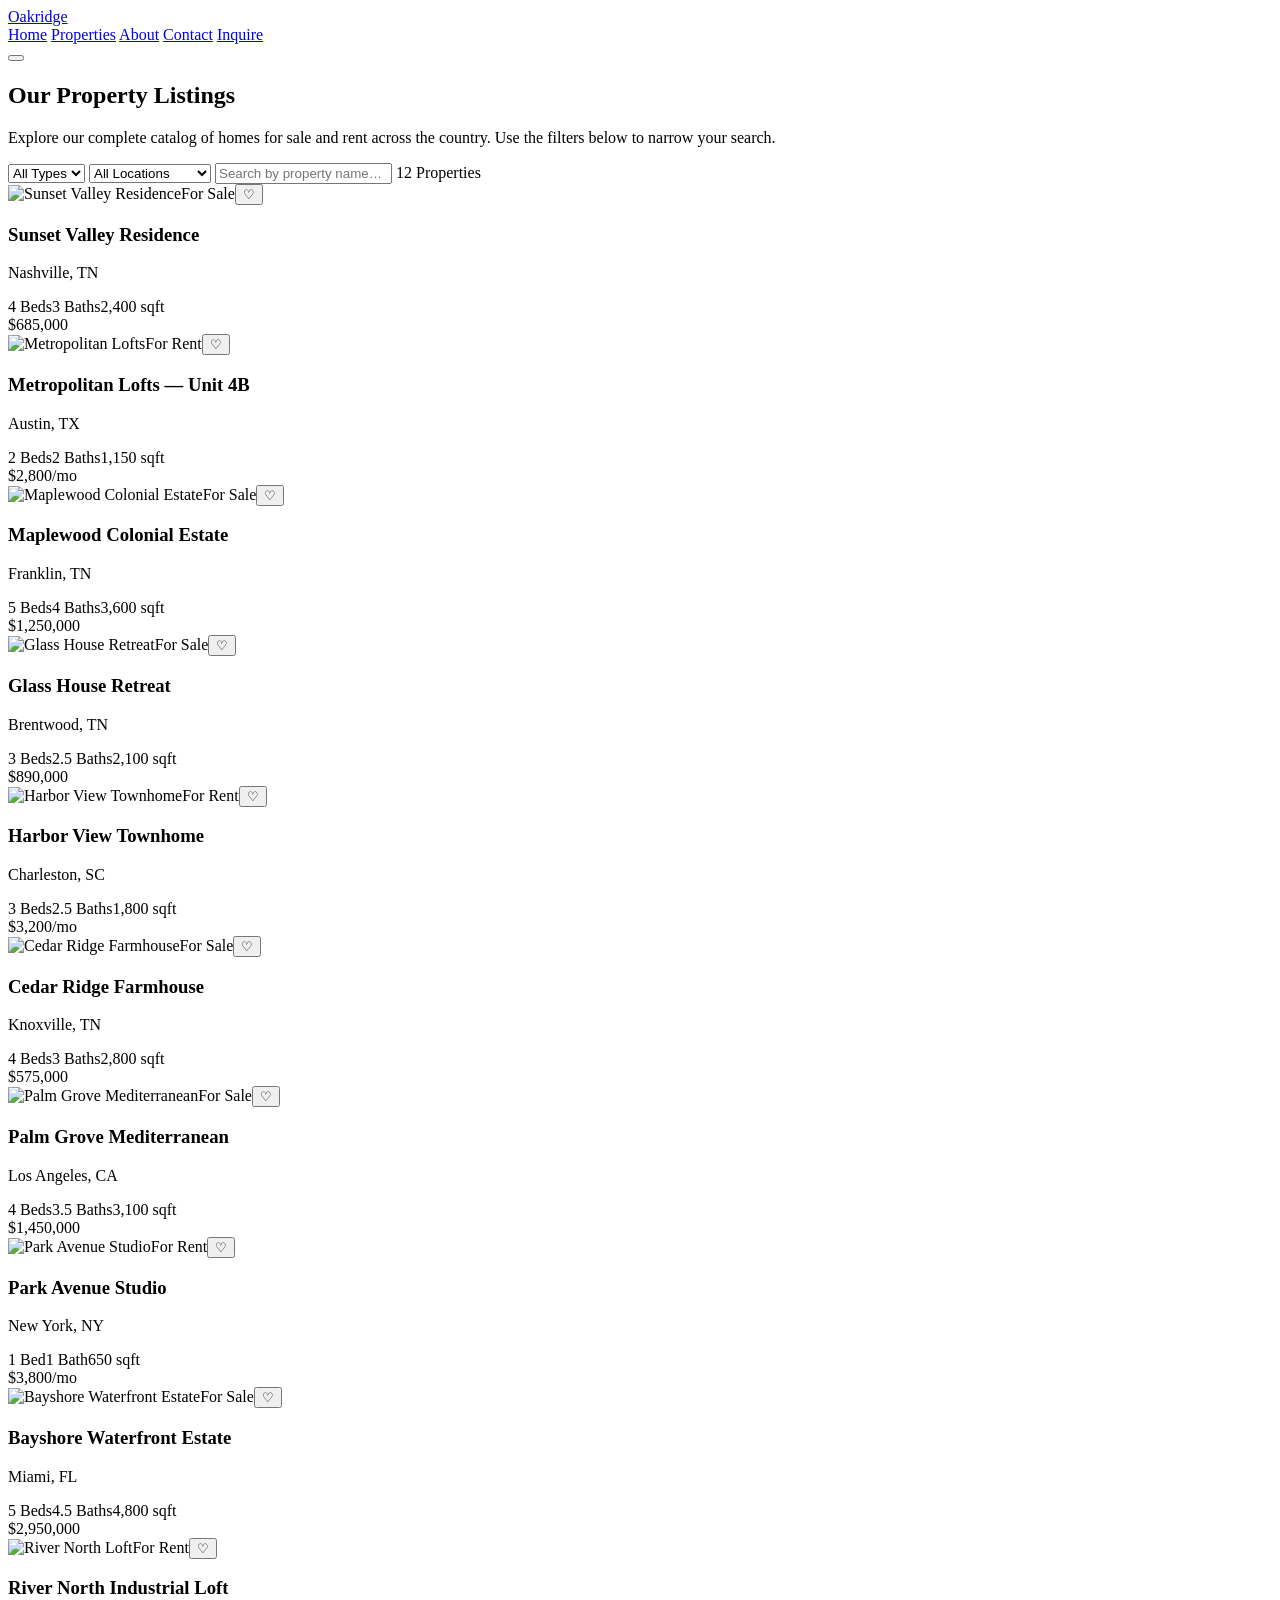
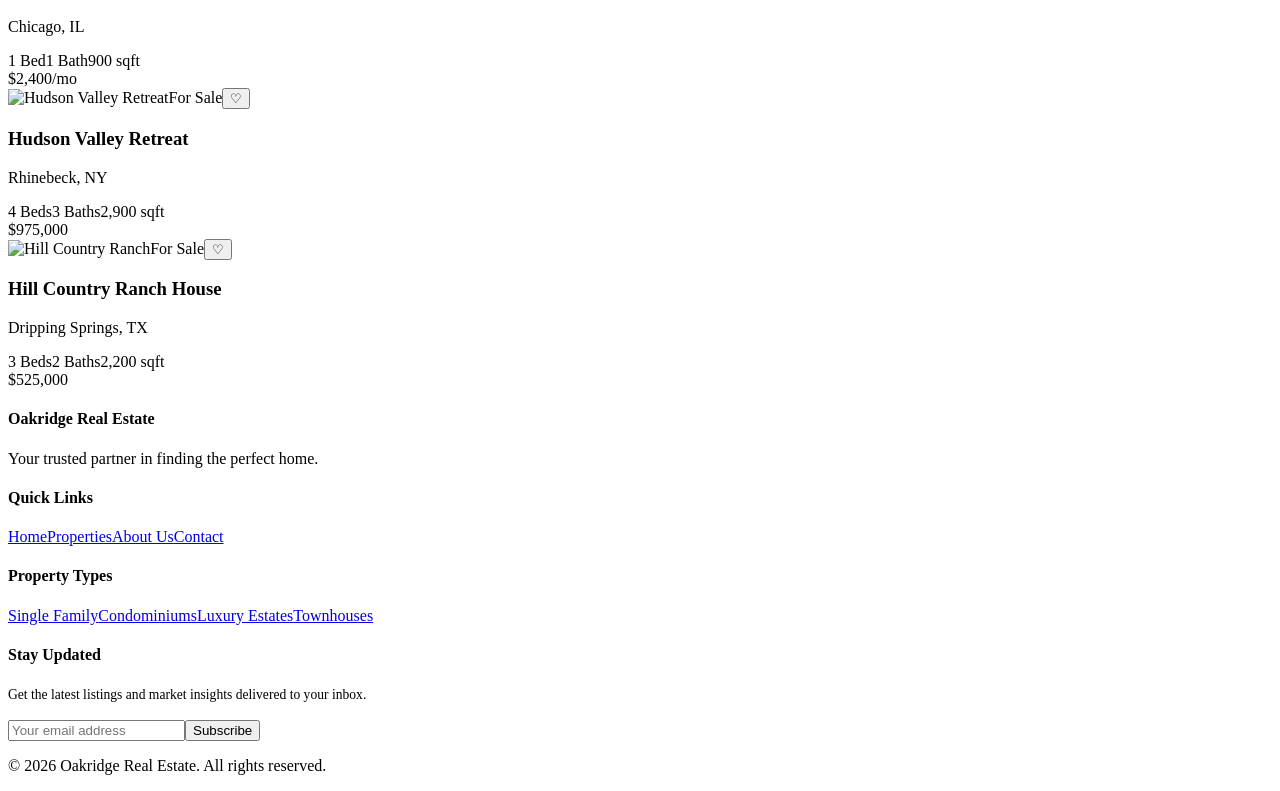
==== properties.html @ d6045a44 "Add contact, index, and properties pages for Oakridge Real Estate website" ====
<!DOCTYPE html>
<html lang="en">

<head>
    <meta charset="UTF-8">
    <meta name="viewport" content="width=device-width, initial-scale=1.0">
    <title>Properties — Oakridge Real Estate</title>
    <meta name="description"
        content="Browse our extensive catalog of homes for sale and rent. Filter by type, location, and price.">
    <link rel="stylesheet" href="css/style.css">
</head>

<body>

    <header class="navbar">
        <div class="container">
            <a href="index.html" class="logo"><span class="logo-mark"></span> Oakridge</a>
            <nav class="nav-links">
                <a href="index.html">Home</a>
                <a href="properties.html" class="active">Properties</a>
                <a href="about.html">About</a>
                <a href="contact.html">Contact</a>
                <a href="contact.html" class="btn btn-accent btn-sm">Inquire</a>
            </nav>
            <button class="hamburger" aria-label="Menu"><span></span><span></span><span></span></button>
        </div>
    </header>
    <div class="mobile-overlay"></div>

    <section class="page-hero">
        <div class="container">
            <h1>Our Property Listings</h1>
            <p>Explore our complete catalog of homes for sale and rent across the country. Use the filters below to
                narrow your search.</p>
        </div>
    </section>

    <section class="properties-page">
        <div class="container">
            <div class="filter-bar">
                <select class="filter-type">
                    <option value="all">All Types</option>
                    <option value="sale">For Sale</option>
                    <option value="rent">For Rent</option>
                </select>
                <select class="filter-location">
                    <option value="all">All Locations</option>
                    <option value="ny">New York, NY</option>
                    <option value="la">Los Angeles, CA</option>
                    <option value="miami">Miami, FL</option>
                    <option value="nashville">Nashville, TN</option>
                    <option value="austin">Austin, TX</option>
                    <option value="chicago">Chicago, IL</option>
                </select>
                <input type="text" class="filter-search" placeholder="Search by property name…">
                <span class="filter-label">12 Properties</span>
            </div>
            <div class="card-grid">
                <div class="property-card" data-type="sale" data-location="nashville">
                    <div class="card-img"><img
                            src="https://images.unsplash.com/photo-1600585154340-be6161a56a0c?w=600&q=80"
                            alt="Sunset Valley Residence"><span class="tag">For Sale</span><button class="fav-btn"><span
                                class="fav-icon">&#9825;</span></button></div>
                    <div class="card-body">
                        <h3>Sunset Valley Residence</h3>
                        <p class="location">Nashville, TN</p>
                        <div class="features"><span>4 Beds</span><span>3 Baths</span><span>2,400 sqft</span></div>
                        <div class="price-row"><span class="price">$685,000</span></div>
                    </div>
                </div>
                <div class="property-card" data-type="rent" data-location="austin">
                    <div class="card-img"><img
                            src="https://images.unsplash.com/photo-1600566753086-00f18f6b0050?w=600&q=80"
                            alt="Metropolitan Lofts"><span class="tag rent">For Rent</span><button class="fav-btn"><span
                                class="fav-icon">&#9825;</span></button></div>
                    <div class="card-body">
                        <h3>Metropolitan Lofts — Unit 4B</h3>
                        <p class="location">Austin, TX</p>
                        <div class="features"><span>2 Beds</span><span>2 Baths</span><span>1,150 sqft</span></div>
                        <div class="price-row"><span class="price">$2,800/mo</span></div>
                    </div>
                </div>
                <div class="property-card" data-type="sale" data-location="nashville">
                    <div class="card-img"><img
                            src="https://images.unsplash.com/photo-1600585154526-990dced4db0d?w=600&q=80"
                            alt="Maplewood Colonial Estate"><span class="tag">For Sale</span><button
                            class="fav-btn"><span class="fav-icon">&#9825;</span></button></div>
                    <div class="card-body">
                        <h3>Maplewood Colonial Estate</h3>
                        <p class="location">Franklin, TN</p>
                        <div class="features"><span>5 Beds</span><span>4 Baths</span><span>3,600 sqft</span></div>
                        <div class="price-row"><span class="price">$1,250,000</span></div>
                    </div>
                </div>
                <div class="property-card" data-type="sale" data-location="nashville">
                    <div class="card-img"><img
                            src="https://images.unsplash.com/photo-1600573472550-8090b5e0745e?w=600&q=80"
                            alt="Glass House Retreat"><span class="tag">For Sale</span><button class="fav-btn"><span
                                class="fav-icon">&#9825;</span></button></div>
                    <div class="card-body">
                        <h3>Glass House Retreat</h3>
                        <p class="location">Brentwood, TN</p>
                        <div class="features"><span>3 Beds</span><span>2.5 Baths</span><span>2,100 sqft</span></div>
                        <div class="price-row"><span class="price">$890,000</span></div>
                    </div>
                </div>
                <div class="property-card" data-type="rent" data-location="chicago">
                    <div class="card-img"><img
                            src="https://images.unsplash.com/photo-1600047509807-ba8f99d2cdde?w=600&q=80"
                            alt="Harbor View Townhome"><span class="tag rent">For Rent</span><button
                            class="fav-btn"><span class="fav-icon">&#9825;</span></button></div>
                    <div class="card-body">
                        <h3>Harbor View Townhome</h3>
                        <p class="location">Charleston, SC</p>
                        <div class="features"><span>3 Beds</span><span>2.5 Baths</span><span>1,800 sqft</span></div>
                        <div class="price-row"><span class="price">$3,200/mo</span></div>
                    </div>
                </div>
                <div class="property-card" data-type="sale" data-location="nashville">
                    <div class="card-img"><img
                            src="https://images.unsplash.com/photo-1600566753190-17f0baa2a6c3?w=600&q=80"
                            alt="Cedar Ridge Farmhouse"><span class="tag">For Sale</span><button class="fav-btn"><span
                                class="fav-icon">&#9825;</span></button></div>
                    <div class="card-body">
                        <h3>Cedar Ridge Farmhouse</h3>
                        <p class="location">Knoxville, TN</p>
                        <div class="features"><span>4 Beds</span><span>3 Baths</span><span>2,800 sqft</span></div>
                        <div class="price-row"><span class="price">$575,000</span></div>
                    </div>
                </div>
                <div class="property-card" data-type="sale" data-location="la">
                    <div class="card-img"><img
                            src="https://images.unsplash.com/photo-1512917774080-9991f1c4c750?w=600&q=80"
                            alt="Palm Grove Mediterranean"><span class="tag">For Sale</span><button
                            class="fav-btn"><span class="fav-icon">&#9825;</span></button></div>
                    <div class="card-body">
                        <h3>Palm Grove Mediterranean</h3>
                        <p class="location">Los Angeles, CA</p>
                        <div class="features"><span>4 Beds</span><span>3.5 Baths</span><span>3,100 sqft</span></div>
                        <div class="price-row"><span class="price">$1,450,000</span></div>
                    </div>
                </div>
                <div class="property-card" data-type="rent" data-location="ny">
                    <div class="card-img"><img
                            src="https://images.unsplash.com/photo-1522708323590-d24dbb6b0267?w=600&q=80"
                            alt="Park Avenue Studio"><span class="tag rent">For Rent</span><button class="fav-btn"><span
                                class="fav-icon">&#9825;</span></button></div>
                    <div class="card-body">
                        <h3>Park Avenue Studio</h3>
                        <p class="location">New York, NY</p>
                        <div class="features"><span>1 Bed</span><span>1 Bath</span><span>650 sqft</span></div>
                        <div class="price-row"><span class="price">$3,800/mo</span></div>
                    </div>
                </div>
                <div class="property-card" data-type="sale" data-location="miami">
                    <div class="card-img"><img
                            src="https://images.unsplash.com/photo-1600596542815-ffad4c1539a9?w=600&q=80"
                            alt="Bayshore Waterfront Estate"><span class="tag">For Sale</span><button
                            class="fav-btn"><span class="fav-icon">&#9825;</span></button></div>
                    <div class="card-body">
                        <h3>Bayshore Waterfront Estate</h3>
                        <p class="location">Miami, FL</p>
                        <div class="features"><span>5 Beds</span><span>4.5 Baths</span><span>4,800 sqft</span></div>
                        <div class="price-row"><span class="price">$2,950,000</span></div>
                    </div>
                </div>
                <div class="property-card" data-type="rent" data-location="chicago">
                    <div class="card-img"><img
                            src="https://images.unsplash.com/photo-1560448204-e02f11c3d0e2?w=600&q=80"
                            alt="River North Loft"><span class="tag rent">For Rent</span><button class="fav-btn"><span
                                class="fav-icon">&#9825;</span></button></div>
                    <div class="card-body">
                        <h3>River North Industrial Loft</h3>
                        <p class="location">Chicago, IL</p>
                        <div class="features"><span>1 Bed</span><span>1 Bath</span><span>900 sqft</span></div>
                        <div class="price-row"><span class="price">$2,400/mo</span></div>
                    </div>
                </div>
                <div class="property-card" data-type="sale" data-location="ny">
                    <div class="card-img"><img
                            src="https://images.unsplash.com/photo-1600585154084-4e5fe7c39198?w=600&q=80"
                            alt="Hudson Valley Retreat"><span class="tag">For Sale</span><button class="fav-btn"><span
                                class="fav-icon">&#9825;</span></button></div>
                    <div class="card-body">
                        <h3>Hudson Valley Retreat</h3>
                        <p class="location">Rhinebeck, NY</p>
                        <div class="features"><span>4 Beds</span><span>3 Baths</span><span>2,900 sqft</span></div>
                        <div class="price-row"><span class="price">$975,000</span></div>
                    </div>
                </div>
                <div class="property-card" data-type="sale" data-location="austin">
                    <div class="card-img"><img
                            src="https://images.unsplash.com/photo-1605276374104-dee2a0ed3cd6?w=600&q=80"
                            alt="Hill Country Ranch"><span class="tag">For Sale</span><button class="fav-btn"><span
                                class="fav-icon">&#9825;</span></button></div>
                    <div class="card-body">
                        <h3>Hill Country Ranch House</h3>
                        <p class="location">Dripping Springs, TX</p>
                        <div class="features"><span>3 Beds</span><span>2 Baths</span><span>2,200 sqft</span></div>
                        <div class="price-row"><span class="price">$525,000</span></div>
                    </div>
                </div>
            </div>
        </div>
    </section>

    <footer class="footer">
        <div class="container">
            <div class="footer-grid">
                <div class="footer-about">
                    <h4>Oakridge Real Estate</h4>
                    <p>Your trusted partner in finding the perfect home.</p>
                </div>
                <div class="footer-links">
                    <h4>Quick Links</h4><a href="index.html">Home</a><a href="properties.html">Properties</a><a
                        href="about.html">About Us</a><a href="contact.html">Contact</a>
                </div>
                <div class="footer-links">
                    <h4>Property Types</h4><a href="properties.html">Single Family</a><a
                        href="properties.html">Condominiums</a><a href="properties.html">Luxury Estates</a><a
                        href="properties.html">Townhouses</a>
                </div>
                <div class="footer-newsletter">
                    <h4>Stay Updated</h4>
                    <p style="font-size:0.85rem;margin-bottom:14px;line-height:1.5;">Get the latest listings and market
                        insights delivered to your inbox.</p>
                    <form class="newsletter-form"><input type="email" placeholder="Your email address" required><button
                            type="submit" class="btn">Subscribe</button></form>
                </div>
            </div>
            <div class="footer-bottom">
                <p>&copy; <span id="current-year">2026</span> Oakridge Real Estate. All rights reserved.</p>
            </div>
        </div>
    </footer>

    <script src="js/main.js"></script>
</body>

</html>
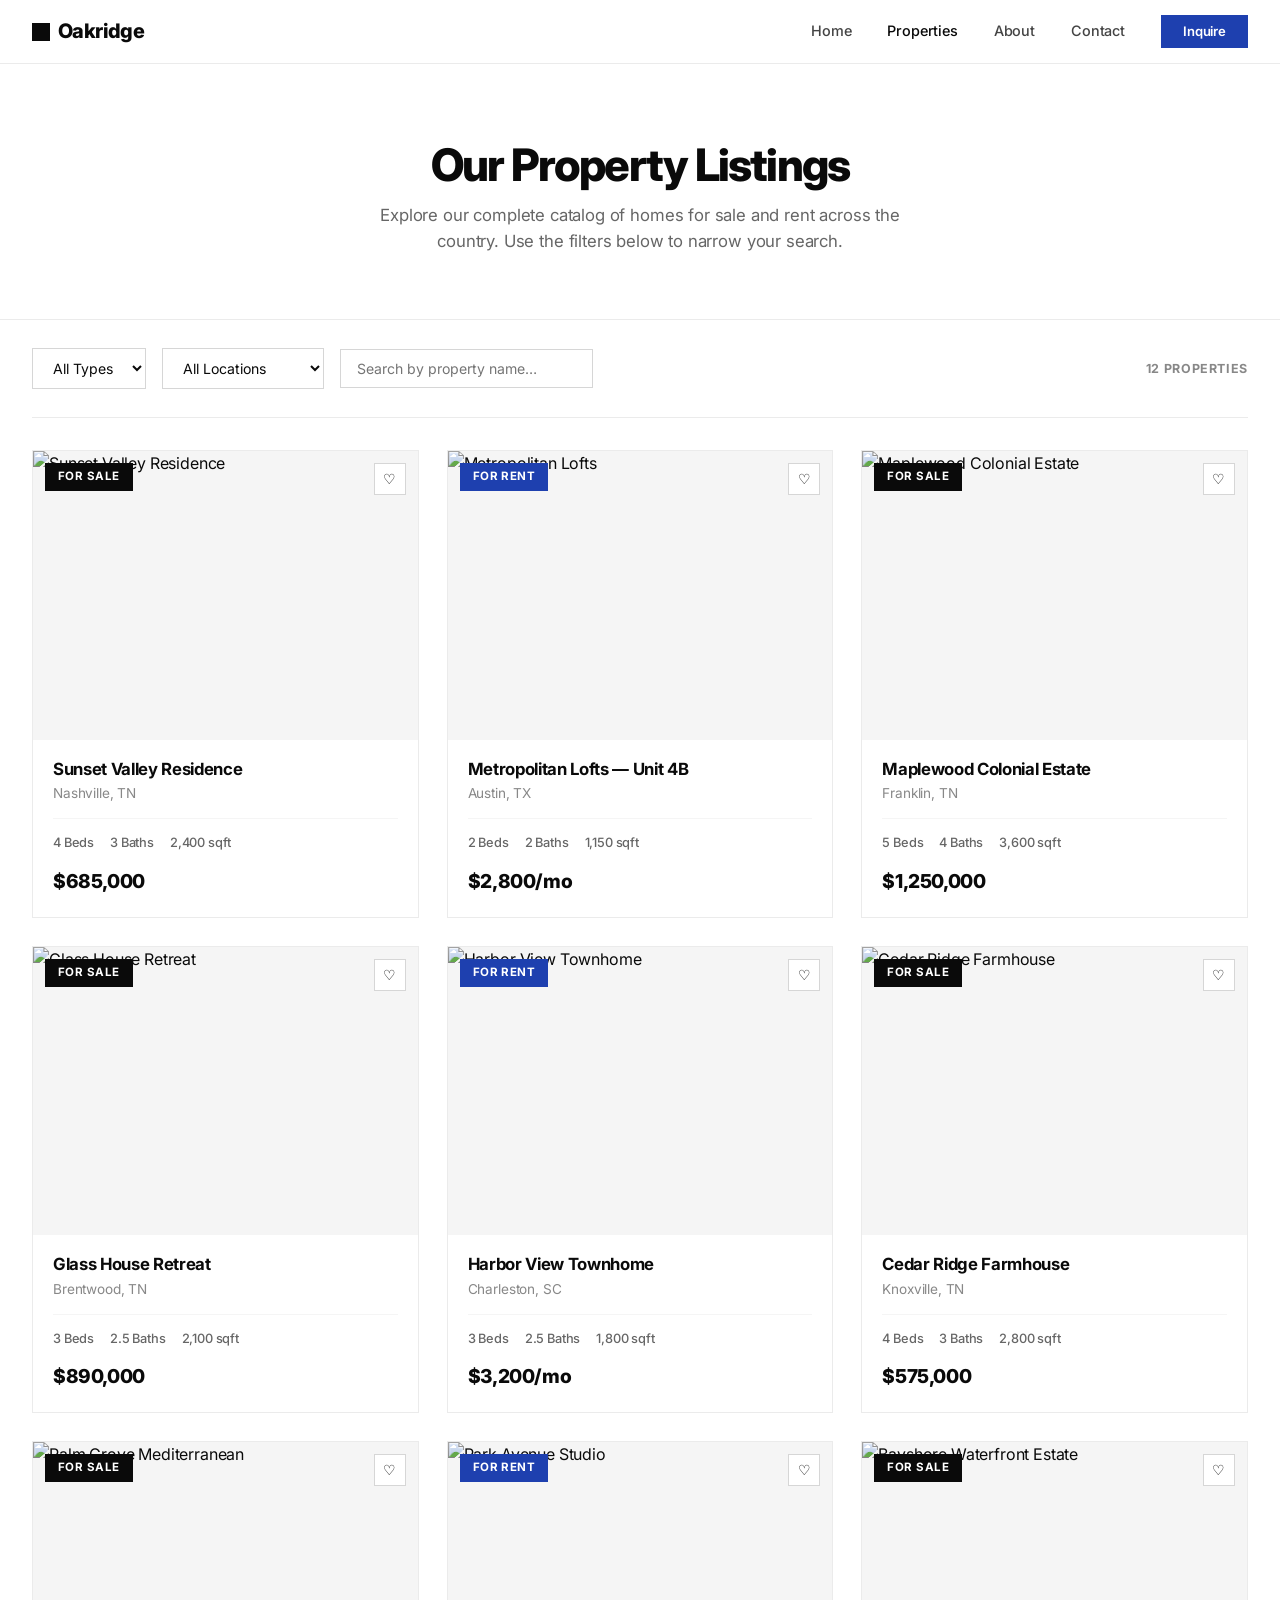
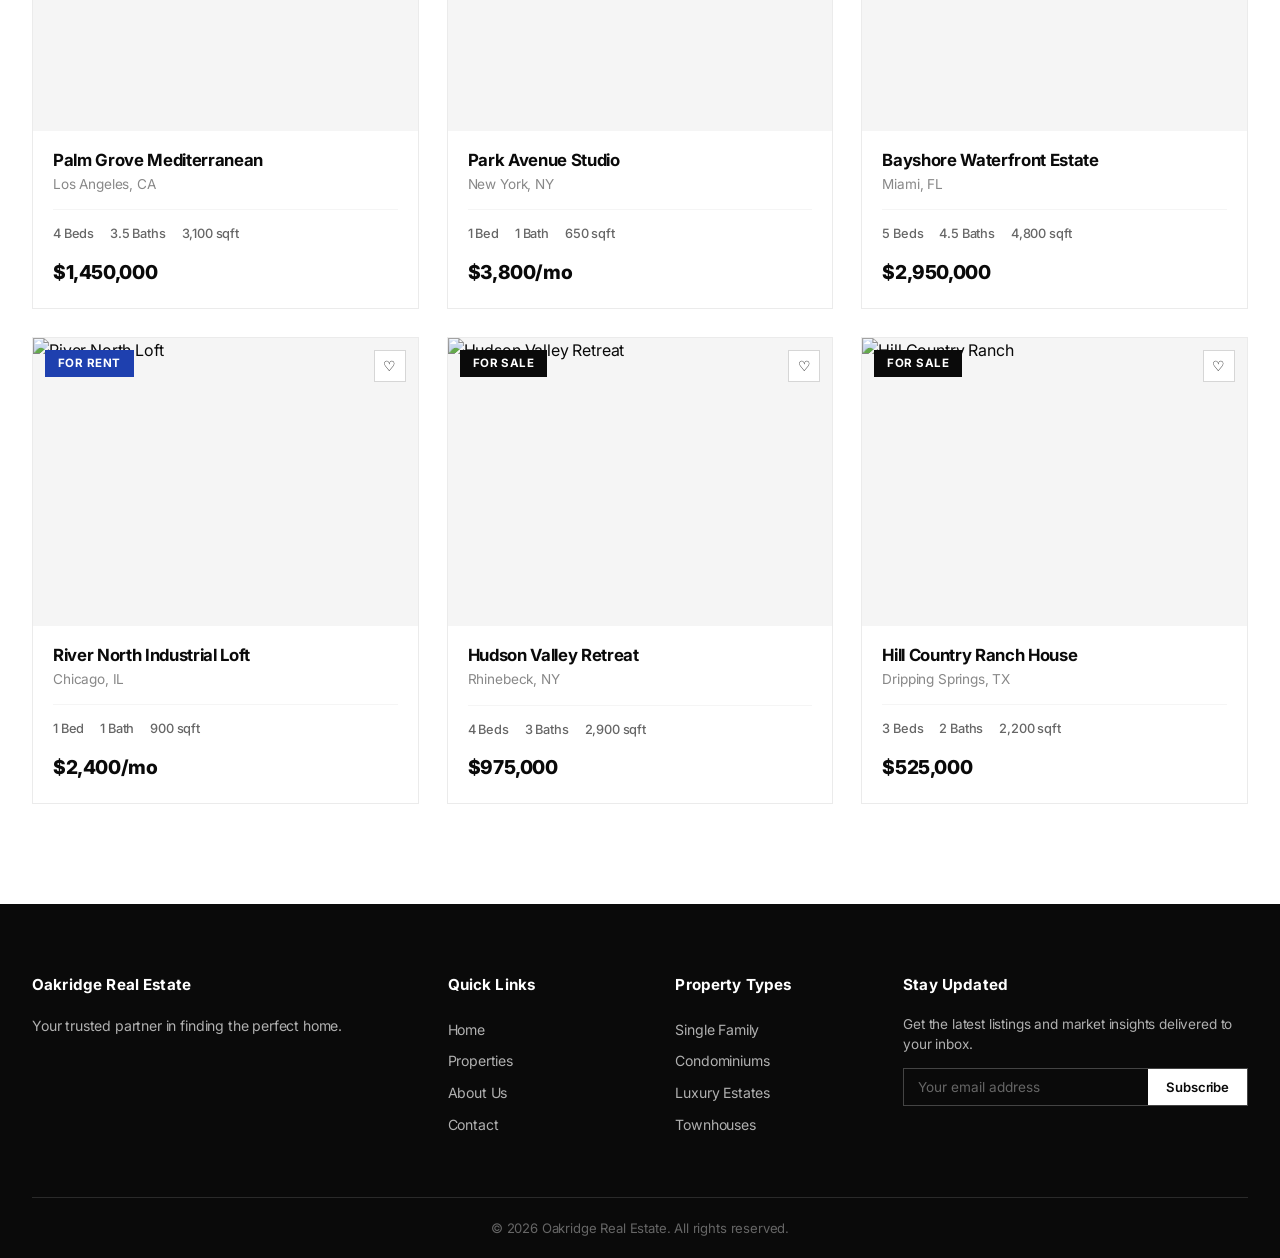
==== commit 7353f9da: "Add README.md for project overview and local setup instructions; update property image in index and " ====
--- a/properties.html
+++ b/properties.html
@@ -70,7 +70,7 @@
                 </div>
                 <div class="property-card" data-type="rent" data-location="austin">
                     <div class="card-img"><img
-                            src="https://images.unsplash.com/photo-1600566753086-00f18f6b0050?w=600&q=80"
+                            src="https://images.unsplash.com/photo-1545324418-cc1a3fa10c00?w=600&q=80"
                             alt="Metropolitan Lofts"><span class="tag rent">For Rent</span><button class="fav-btn"><span
                                 class="fav-icon">&#9825;</span></button></div>
                     <div class="card-body">
--- a/css/style.css
+++ b/css/style.css
@@ -0,0 +1,1363 @@
+/* ============================================
+   OAKRIDGE REAL ESTATE — Monochrome Design System
+   Palette: Black / White / Greys
+   Accent:  #1e40af (CTAs & alerts only)
+   Font:    Inter, system sans-serif
+   ============================================ */
+
+@import url('https://fonts.googleapis.com/css2?family=Inter:wght@400;500;600;700;800&display=swap');
+
+:root {
+    --black: #0a0a0a;
+    --white: #ffffff;
+    --grey-50: #fafafa;
+    --grey-100: #f5f5f5;
+    --grey-200: #ebebeb;
+    --grey-300: #d6d6d6;
+    --grey-400: #b0b0b0;
+    --grey-500: #888888;
+    --grey-600: #666666;
+    --grey-700: #444444;
+    --grey-800: #2a2a2a;
+    --accent: #1e40af;
+    --accent-light: #dbeafe;
+    --font: 'Inter', 'Helvetica Neue', Helvetica, Arial, sans-serif;
+    --max-w: 1280px;
+    --radius: 0px;
+    --gap: 28px;
+}
+
+*,
+*::before,
+*::after {
+    box-sizing: border-box;
+    margin: 0;
+    padding: 0;
+}
+
+html {
+    scroll-behavior: smooth;
+    font-size: 16px;
+    -webkit-font-smoothing: antialiased;
+}
+
+body {
+    font-family: var(--font);
+    color: var(--black);
+    background: var(--white);
+    line-height: 1.55;
+    letter-spacing: -0.01em;
+}
+
+img {
+    max-width: 100%;
+    height: auto;
+    display: block;
+}
+
+a {
+    text-decoration: none;
+    color: inherit;
+}
+
+ul {
+    list-style: none;
+}
+
+.container {
+    max-width: var(--max-w);
+    margin: 0 auto;
+    padding: 0 32px;
+}
+
+/* ----- Typography ----- */
+h1,
+h2,
+h3,
+h4,
+h5 {
+    font-family: var(--font);
+    font-weight: 700;
+    letter-spacing: -0.02em;
+    line-height: 1.15;
+    color: var(--black);
+}
+
+.section-title {
+    font-size: clamp(1.6rem, 3.2vw, 2.2rem);
+    margin-bottom: 8px;
+}
+
+.section-subtitle {
+    font-size: 1rem;
+    color: var(--grey-600);
+    max-width: 520px;
+    line-height: 1.6;
+}
+
+.section-header {
+    margin-bottom: 48px;
+}
+
+.section-header.center {
+    text-align: center;
+}
+
+.section-header.center .section-subtitle {
+    margin: 0 auto;
+}
+
+/* ----- Buttons — flat / outlined, invert on hover ----- */
+.btn {
+    display: inline-flex;
+    align-items: center;
+    justify-content: center;
+    gap: 8px;
+    padding: 12px 28px;
+    font-family: var(--font);
+    font-size: 0.9rem;
+    font-weight: 600;
+    letter-spacing: -0.01em;
+    cursor: pointer;
+    border: 2px solid transparent;
+    transition: all 0.2s ease;
+    line-height: 1;
+}
+
+.btn-primary {
+    background: var(--black);
+    color: var(--white);
+    border-color: var(--black);
+}
+
+.btn-primary:hover {
+    background: var(--white);
+    color: var(--black);
+}
+
+.btn-accent {
+    background: var(--accent);
+    color: var(--white);
+    border-color: var(--accent);
+}
+
+.btn-accent:hover {
+    background: var(--white);
+    color: var(--accent);
+}
+
+.btn-outline {
+    background: transparent;
+    color: var(--black);
+    border-color: var(--black);
+}
+
+.btn-outline:hover {
+    background: var(--black);
+    color: var(--white);
+}
+
+.btn-outline-light {
+    background: transparent;
+    color: var(--white);
+    border-color: var(--white);
+}
+
+.btn-outline-light:hover {
+    background: var(--white);
+    color: var(--black);
+}
+
+.btn-sm {
+    padding: 8px 20px;
+    font-size: 0.82rem;
+}
+
+.btn-lg {
+    padding: 16px 36px;
+    font-size: 1rem;
+}
+
+/* ============================================
+   NAV — white bar, black text, thin grey border
+   ============================================ */
+.navbar {
+    position: fixed;
+    top: 0;
+    left: 0;
+    width: 100%;
+    z-index: 1000;
+    background: var(--white);
+    border-bottom: 1px solid var(--grey-200);
+    height: 64px;
+}
+
+.navbar .container {
+    display: flex;
+    align-items: center;
+    justify-content: space-between;
+    height: 100%;
+}
+
+.logo {
+    font-weight: 800;
+    font-size: 1.25rem;
+    letter-spacing: -0.03em;
+    color: var(--black);
+    display: flex;
+    align-items: center;
+    gap: 8px;
+}
+
+.logo-mark {
+    width: 18px;
+    height: 18px;
+    background: var(--black);
+}
+
+.nav-links {
+    display: flex;
+    align-items: center;
+    gap: 36px;
+}
+
+.nav-links a:not(.btn) {
+    font-size: 0.9rem;
+    font-weight: 500;
+    color: var(--grey-700);
+    transition: color 0.15s;
+}
+
+.nav-links a:not(.btn):hover,
+.nav-links a.active:not(.btn) {
+    color: var(--black);
+}
+
+.hamburger {
+    display: none;
+    flex-direction: column;
+    gap: 5px;
+    background: none;
+    border: none;
+    cursor: pointer;
+    padding: 4px;
+}
+
+.hamburger span {
+    width: 22px;
+    height: 2px;
+    background: var(--black);
+    transition: all 0.2s;
+}
+
+.mobile-overlay {
+    display: none;
+    position: fixed;
+    inset: 0;
+    z-index: 999;
+    background: rgba(0, 0, 0, 0.3);
+}
+
+/* ============================================
+   HERO
+   ============================================ */
+.hero {
+    padding: 120px 0 80px;
+    background: var(--white);
+}
+
+.hero .container {
+    display: grid;
+    grid-template-columns: 1fr 1fr;
+    gap: 56px;
+    align-items: center;
+}
+
+.hero-content h1 {
+    font-size: clamp(2.2rem, 4.5vw, 3.4rem);
+    font-weight: 800;
+    line-height: 1.08;
+    letter-spacing: -0.04em;
+    margin-bottom: 16px;
+}
+
+.hero-content p {
+    font-size: 1.05rem;
+    color: var(--grey-600);
+    max-width: 460px;
+    margin-bottom: 28px;
+    line-height: 1.6;
+}
+
+.hero-search {
+    display: flex;
+    border: 2px solid var(--black);
+    max-width: 480px;
+}
+
+.hero-search input {
+    flex: 1;
+    border: none;
+    outline: none;
+    padding: 14px 18px;
+    font-family: var(--font);
+    font-size: 0.95rem;
+    color: var(--black);
+    background: transparent;
+}
+
+.hero-search input::placeholder {
+    color: var(--grey-400);
+}
+
+.hero-search .btn {
+    border: none;
+    padding: 14px 28px;
+    font-size: 0.95rem;
+}
+
+.hero-image img {
+    width: 100%;
+    height: 460px;
+    object-fit: cover;
+    border: 1px solid var(--grey-200);
+}
+
+.hero-stats {
+    display: flex;
+    gap: 48px;
+    margin-top: 36px;
+    padding-top: 28px;
+    border-top: 1px solid var(--grey-200);
+}
+
+.hero-stats .stat h3 {
+    font-size: 1.8rem;
+    font-weight: 800;
+    letter-spacing: -0.03em;
+    color: var(--accent);
+}
+
+.hero-stats .stat p {
+    font-size: 0.85rem;
+    color: var(--grey-500);
+    margin: 0;
+}
+
+/* ============================================
+   LOCATIONS
+   ============================================ */
+.locations {
+    padding: 100px 0;
+    background: var(--grey-50);
+    border-top: 1px solid var(--grey-200);
+}
+
+.locations-grid {
+    display: grid;
+    grid-template-columns: repeat(3, 1fr);
+    gap: var(--gap);
+}
+
+.location-card {
+    position: relative;
+    overflow: hidden;
+    cursor: pointer;
+    border: 1px solid var(--grey-200);
+    aspect-ratio: 4 / 3;
+    background: var(--grey-200);
+}
+
+.location-card img {
+    width: 100%;
+    height: 100%;
+    object-fit: cover;
+    filter: grayscale(30%);
+    transition: transform 0.5s, filter 0.4s;
+}
+
+.location-card:hover img {
+    transform: scale(1.04);
+    filter: grayscale(0%);
+}
+
+.location-card .card-label {
+    position: absolute;
+    bottom: 0;
+    left: 0;
+    right: 0;
+    padding: 20px 24px;
+    background: linear-gradient(transparent, rgba(0, 0, 0, 0.7));
+    color: var(--white);
+}
+
+.location-card .card-label h3 {
+    font-size: 1.2rem;
+    font-weight: 700;
+    color: var(--white);
+    margin-bottom: 2px;
+}
+
+.location-card .card-label p {
+    font-size: 0.82rem;
+    opacity: 0.85;
+}
+
+/* ============================================
+   PROPERTY CARDS
+   ============================================ */
+.listings {
+    padding: 100px 0;
+    background: var(--white);
+}
+
+.card-grid {
+    display: grid;
+    grid-template-columns: repeat(3, 1fr);
+    gap: var(--gap);
+}
+
+.property-card {
+    border: 1px solid var(--grey-200);
+    background: var(--white);
+    cursor: pointer;
+    transition: border-color 0.2s;
+}
+
+.property-card:hover {
+    border-color: var(--black);
+}
+
+.property-card .card-img {
+    position: relative;
+    aspect-ratio: 4 / 3;
+    overflow: hidden;
+    background: var(--grey-100);
+}
+
+.property-card .card-img img {
+    width: 100%;
+    height: 100%;
+    object-fit: cover;
+    filter: grayscale(20%);
+    transition: transform 0.5s, filter 0.4s;
+}
+
+.property-card:hover .card-img img {
+    transform: scale(1.03);
+    filter: grayscale(0%);
+}
+
+.property-card .tag {
+    position: absolute;
+    top: 12px;
+    left: 12px;
+    padding: 4px 12px;
+    font-size: 0.72rem;
+    font-weight: 700;
+    letter-spacing: 0.04em;
+    text-transform: uppercase;
+    border: 1px solid var(--black);
+    background: var(--black);
+    color: var(--white);
+}
+
+.property-card .tag.rent {
+    background: var(--accent);
+    border-color: var(--accent);
+}
+
+.property-card .fav-btn {
+    position: absolute;
+    top: 12px;
+    right: 12px;
+    width: 32px;
+    height: 32px;
+    background: var(--white);
+    border: 1px solid var(--grey-300);
+    cursor: pointer;
+    font-size: 0.85rem;
+    display: flex;
+    align-items: center;
+    justify-content: center;
+    transition: all 0.15s;
+}
+
+.property-card .fav-btn:hover {
+    border-color: var(--black);
+}
+
+.property-card .fav-btn.liked {
+    border-color: var(--accent);
+    background: var(--accent-light);
+}
+
+.property-card .card-body {
+    padding: 20px;
+}
+
+.property-card .card-body h3 {
+    font-size: 1.05rem;
+    font-weight: 700;
+    margin-bottom: 4px;
+}
+
+.property-card .location {
+    font-size: 0.85rem;
+    color: var(--grey-500);
+    margin-bottom: 14px;
+}
+
+.property-card .features {
+    display: flex;
+    gap: 16px;
+    padding-top: 14px;
+    border-top: 1px solid var(--grey-100);
+    font-size: 0.8rem;
+    color: var(--grey-600);
+    font-weight: 500;
+}
+
+.property-card .price-row {
+    display: flex;
+    justify-content: space-between;
+    align-items: center;
+    margin-top: 14px;
+}
+
+.property-card .price {
+    font-size: 1.2rem;
+    font-weight: 800;
+    letter-spacing: -0.02em;
+}
+
+/* ============================================
+   BANNER — solid black
+   ============================================ */
+.banner {
+    background: var(--black);
+    padding: 80px 0;
+    text-align: center;
+    color: var(--white);
+}
+
+.banner h2 {
+    font-size: clamp(1.8rem, 3.5vw, 2.6rem);
+    font-weight: 800;
+    color: var(--white);
+    margin-bottom: 12px;
+    letter-spacing: -0.03em;
+}
+
+.banner p {
+    font-size: 1.05rem;
+    color: var(--grey-400);
+    max-width: 560px;
+    margin: 0 auto 24px;
+    line-height: 1.6;
+}
+
+/* ============================================
+   CATEGORIES
+   ============================================ */
+.categories {
+    padding: 100px 0;
+    background: var(--white);
+    border-top: 1px solid var(--grey-200);
+}
+
+.categories-grid {
+    display: grid;
+    grid-template-columns: repeat(4, 1fr);
+    gap: 1px;
+    background: var(--grey-200);
+    border: 1px solid var(--grey-200);
+}
+
+.category-card {
+    background: var(--white);
+    padding: 40px 28px;
+    cursor: pointer;
+    transition: background 0.2s;
+}
+
+.category-card:hover {
+    background: var(--grey-50);
+}
+
+.category-card .cat-label {
+    font-size: 0.72rem;
+    font-weight: 700;
+    letter-spacing: 0.06em;
+    text-transform: uppercase;
+    color: var(--grey-500);
+    margin-bottom: 12px;
+}
+
+.category-card h3 {
+    font-size: 1.1rem;
+    font-weight: 700;
+    margin-bottom: 6px;
+}
+
+.category-card p {
+    font-size: 0.85rem;
+    color: var(--grey-500);
+    line-height: 1.5;
+}
+
+/* ============================================
+   FEATURED
+   ============================================ */
+.featured {
+    padding: 100px 0;
+    background: var(--grey-50);
+    border-top: 1px solid var(--grey-200);
+}
+
+.featured-grid {
+    display: grid;
+    grid-template-columns: 1fr 1fr;
+    gap: var(--gap);
+}
+
+.featured-card {
+    display: flex;
+    border: 1px solid var(--grey-200);
+    background: var(--white);
+    cursor: pointer;
+    transition: border-color 0.2s;
+}
+
+.featured-card:hover {
+    border-color: var(--black);
+}
+
+.featured-card img {
+    width: 260px;
+    min-height: 100%;
+    object-fit: cover;
+    filter: grayscale(20%);
+    transition: filter 0.4s;
+}
+
+.featured-card:hover img {
+    filter: grayscale(0%);
+}
+
+.featured-card .fc-body {
+    padding: 28px;
+    flex: 1;
+    display: flex;
+    flex-direction: column;
+    justify-content: center;
+}
+
+.featured-card .fc-body h3 {
+    font-size: 1.2rem;
+    font-weight: 700;
+    margin-bottom: 4px;
+}
+
+.featured-card .fc-body .fc-location {
+    font-size: 0.85rem;
+    color: var(--grey-500);
+    margin-bottom: 14px;
+}
+
+.featured-card .fc-features {
+    display: flex;
+    gap: 16px;
+    font-size: 0.8rem;
+    color: var(--grey-600);
+    font-weight: 500;
+    margin-bottom: 16px;
+}
+
+.featured-card .fc-price {
+    font-size: 1.5rem;
+    font-weight: 800;
+    letter-spacing: -0.02em;
+}
+
+/* ============================================
+   GALLERY
+   ============================================ */
+.gallery-section {
+    padding: 100px 0;
+    background: var(--white);
+    border-top: 1px solid var(--grey-200);
+}
+
+.gallery-grid {
+    display: grid;
+    grid-template-columns: 1fr 1fr 1fr;
+    grid-template-rows: 220px 220px;
+    gap: 1px;
+    background: var(--grey-200);
+    border: 1px solid var(--grey-200);
+}
+
+.gallery-grid .g-item {
+    overflow: hidden;
+    background: var(--grey-100);
+}
+
+.gallery-grid .g-item img {
+    width: 100%;
+    height: 100%;
+    object-fit: cover;
+    filter: grayscale(40%);
+    transition: transform 0.5s, filter 0.4s;
+}
+
+.gallery-grid .g-item:hover img {
+    transform: scale(1.04);
+    filter: grayscale(0%);
+}
+
+.gallery-grid .g-item:nth-child(1) {
+    grid-row: 1 / 3;
+}
+
+.gallery-grid .g-item:nth-child(4) {
+    grid-column: 2 / 4;
+}
+
+/* ============================================
+   TEAM
+   ============================================ */
+.team {
+    padding: 100px 0;
+    background: var(--grey-50);
+    border-top: 1px solid var(--grey-200);
+}
+
+.team-grid {
+    display: grid;
+    grid-template-columns: repeat(3, 1fr);
+    gap: var(--gap);
+}
+
+.team-card {
+    background: var(--white);
+    border: 1px solid var(--grey-200);
+    padding: 36px 28px;
+    text-align: center;
+}
+
+.team-card .avatar {
+    width: 88px;
+    height: 88px;
+    border-radius: 50%;
+    object-fit: cover;
+    margin: 0 auto 16px;
+    filter: grayscale(60%);
+    border: 1px solid var(--grey-200);
+}
+
+.team-card h3 {
+    font-size: 1.1rem;
+    font-weight: 700;
+    margin-bottom: 2px;
+}
+
+.team-card .role {
+    font-size: 0.8rem;
+    font-weight: 600;
+    letter-spacing: 0.03em;
+    text-transform: uppercase;
+    color: var(--accent);
+    margin-bottom: 10px;
+}
+
+.team-card .bio {
+    font-size: 0.88rem;
+    color: var(--grey-600);
+    line-height: 1.6;
+    margin-bottom: 16px;
+}
+
+.team-card .social-links {
+    display: flex;
+    justify-content: center;
+    gap: 8px;
+}
+
+.team-card .social-links a {
+    width: 32px;
+    height: 32px;
+    border: 1px solid var(--grey-300);
+    display: flex;
+    align-items: center;
+    justify-content: center;
+    font-size: 0.8rem;
+    font-weight: 600;
+    color: var(--grey-600);
+    transition: all 0.15s;
+}
+
+.team-card .social-links a:hover {
+    background: var(--black);
+    border-color: var(--black);
+    color: var(--white);
+}
+
+/* ============================================
+   TESTIMONIALS
+   ============================================ */
+.testimonials {
+    padding: 100px 0;
+    background: var(--white);
+    border-top: 1px solid var(--grey-200);
+}
+
+.testimonial-card {
+    max-width: 660px;
+    margin: 0 auto;
+    padding: 48px;
+    border: 1px solid var(--grey-200);
+    text-align: center;
+}
+
+.testimonial-card .quote-mark {
+    font-size: 4rem;
+    font-weight: 800;
+    line-height: 1;
+    color: var(--grey-200);
+    margin-bottom: 16px;
+}
+
+.testimonial-card blockquote {
+    font-size: 1.1rem;
+    color: var(--grey-700);
+    line-height: 1.7;
+    margin-bottom: 20px;
+}
+
+.testimonial-card .client-name {
+    font-weight: 700;
+    font-size: 0.95rem;
+}
+
+.testimonial-card .client-detail {
+    font-size: 0.82rem;
+    color: var(--grey-500);
+    margin-top: 2px;
+}
+
+/* ============================================
+   FOOTER — black bar
+   ============================================ */
+.footer {
+    background: var(--black);
+    color: var(--grey-400);
+    padding: 72px 0 0;
+}
+
+.footer-grid {
+    display: grid;
+    grid-template-columns: 2fr 1fr 1fr 1.5fr;
+    gap: 40px;
+    padding-bottom: 56px;
+}
+
+.footer h4 {
+    color: var(--white);
+    font-size: 0.95rem;
+    font-weight: 700;
+    margin-bottom: 20px;
+    letter-spacing: 0.01em;
+}
+
+.footer-about p {
+    font-size: 0.88rem;
+    line-height: 1.7;
+    margin-bottom: 20px;
+}
+
+.footer-links a {
+    display: block;
+    font-size: 0.88rem;
+    padding: 5px 0;
+    transition: color 0.15s;
+}
+
+.footer-links a:hover {
+    color: var(--white);
+}
+
+.footer-contact p {
+    font-size: 0.88rem;
+    margin-bottom: 8px;
+}
+
+.footer-newsletter .newsletter-form {
+    display: flex;
+    border: 1px solid var(--grey-700);
+}
+
+.footer-newsletter input {
+    flex: 1;
+    padding: 10px 14px;
+    border: none;
+    background: transparent;
+    color: var(--white);
+    font-family: var(--font);
+    font-size: 0.85rem;
+    outline: none;
+}
+
+.footer-newsletter input::placeholder {
+    color: var(--grey-600);
+}
+
+.footer-newsletter .btn {
+    border: none;
+    background: var(--white);
+    color: var(--black);
+    font-size: 0.82rem;
+    padding: 10px 18px;
+}
+
+.footer-newsletter .btn:hover {
+    background: var(--grey-300);
+    color: var(--black);
+}
+
+.footer-bottom {
+    border-top: 1px solid var(--grey-800);
+    padding: 20px 0;
+    text-align: center;
+    font-size: 0.82rem;
+    color: var(--grey-600);
+}
+
+/* ============================================
+   INNER PAGES
+   ============================================ */
+.page-hero {
+    padding: 140px 0 64px;
+    text-align: center;
+    background: var(--white);
+    border-bottom: 1px solid var(--grey-200);
+}
+
+.page-hero h1 {
+    font-size: clamp(2rem, 4vw, 2.8rem);
+    font-weight: 800;
+    letter-spacing: -0.04em;
+    margin-bottom: 10px;
+}
+
+.page-hero p {
+    font-size: 1.05rem;
+    color: var(--grey-600);
+    max-width: 520px;
+    margin: 0 auto;
+    line-height: 1.6;
+}
+
+/* Filter Bar */
+.filter-bar {
+    display: flex;
+    gap: 16px;
+    flex-wrap: wrap;
+    align-items: center;
+    padding: 28px 0;
+    margin-bottom: 32px;
+    border-bottom: 1px solid var(--grey-200);
+}
+
+.filter-bar select,
+.filter-bar input {
+    padding: 10px 16px;
+    border: 1px solid var(--grey-300);
+    font-family: var(--font);
+    font-size: 0.88rem;
+    outline: none;
+    background: var(--white);
+    color: var(--black);
+    transition: border-color 0.15s;
+}
+
+.filter-bar select:focus,
+.filter-bar input:focus {
+    border-color: var(--black);
+}
+
+.filter-bar .filter-label {
+    font-size: 0.78rem;
+    font-weight: 700;
+    letter-spacing: 0.05em;
+    text-transform: uppercase;
+    color: var(--grey-500);
+    margin-left: auto;
+}
+
+.properties-page {
+    padding: 0 0 100px;
+    background: var(--white);
+}
+
+/* About */
+.about-section {
+    padding: 80px 0;
+}
+
+.about-section.alt {
+    background: var(--grey-50);
+    border-top: 1px solid var(--grey-200);
+    border-bottom: 1px solid var(--grey-200);
+}
+
+.about-grid {
+    display: grid;
+    grid-template-columns: 1fr 1fr;
+    gap: 60px;
+    align-items: center;
+}
+
+.about-grid img {
+    width: 100%;
+    height: 420px;
+    object-fit: cover;
+    border: 1px solid var(--grey-200);
+    filter: grayscale(30%);
+}
+
+.about-text h2 {
+    font-size: 1.8rem;
+    font-weight: 800;
+    margin-bottom: 16px;
+    letter-spacing: -0.03em;
+}
+
+.about-text p {
+    color: var(--grey-600);
+    margin-bottom: 14px;
+    line-height: 1.7;
+    font-size: 0.95rem;
+}
+
+.values-grid {
+    display: grid;
+    grid-template-columns: repeat(3, 1fr);
+    gap: 1px;
+    background: var(--grey-200);
+    border: 1px solid var(--grey-200);
+    margin-top: 40px;
+}
+
+.value-card {
+    background: var(--white);
+    padding: 40px 28px;
+}
+
+.value-card .v-label {
+    font-size: 0.7rem;
+    font-weight: 700;
+    letter-spacing: 0.08em;
+    text-transform: uppercase;
+    color: var(--grey-500);
+    margin-bottom: 12px;
+}
+
+.value-card h3 {
+    font-size: 1.05rem;
+    font-weight: 700;
+    margin-bottom: 8px;
+}
+
+.value-card p {
+    font-size: 0.88rem;
+    color: var(--grey-500);
+    line-height: 1.6;
+}
+
+/* Contact */
+.contact-section {
+    padding: 80px 0;
+    background: var(--white);
+}
+
+.contact-grid {
+    display: grid;
+    grid-template-columns: 1fr 1fr;
+    gap: 56px;
+}
+
+.contact-info h2 {
+    font-size: 1.8rem;
+    font-weight: 800;
+    margin-bottom: 12px;
+    letter-spacing: -0.03em;
+}
+
+.contact-info>p {
+    color: var(--grey-600);
+    margin-bottom: 36px;
+    line-height: 1.6;
+}
+
+.contact-detail {
+    display: flex;
+    gap: 16px;
+    margin-bottom: 24px;
+}
+
+.contact-detail .cd-label {
+    font-size: 0.72rem;
+    font-weight: 700;
+    letter-spacing: 0.06em;
+    text-transform: uppercase;
+    color: var(--grey-500);
+    margin-bottom: 2px;
+}
+
+.contact-detail h3 {
+    font-size: 0.95rem;
+    font-weight: 600;
+    margin-bottom: 2px;
+}
+
+.contact-detail p {
+    font-size: 0.9rem;
+    color: var(--grey-600);
+    line-height: 1.5;
+}
+
+.contact-form-wrapper {
+    border: 1px solid var(--grey-200);
+    padding: 40px;
+}
+
+.contact-form-wrapper h3 {
+    font-size: 1.3rem;
+    font-weight: 700;
+    margin-bottom: 24px;
+}
+
+.contact-form {
+    display: flex;
+    flex-direction: column;
+    gap: 16px;
+}
+
+.contact-form .form-row {
+    display: grid;
+    grid-template-columns: 1fr 1fr;
+    gap: 16px;
+}
+
+.contact-form input,
+.contact-form textarea,
+.contact-form select {
+    width: 100%;
+    padding: 12px 16px;
+    border: 1px solid var(--grey-300);
+    font-family: var(--font);
+    font-size: 0.9rem;
+    outline: none;
+    background: var(--white);
+    color: var(--black);
+    transition: border-color 0.15s;
+}
+
+.contact-form input:focus,
+.contact-form textarea:focus,
+.contact-form select:focus {
+    border-color: var(--black);
+}
+
+.contact-form textarea {
+    resize: vertical;
+    min-height: 120px;
+}
+
+.office-image {
+    width: 100%;
+    height: 360px;
+    object-fit: cover;
+    border: 1px solid var(--grey-200);
+    filter: grayscale(30%);
+}
+
+/* ============================================
+   TOAST
+   ============================================ */
+.toast {
+    position: fixed;
+    bottom: 32px;
+    right: 32px;
+    background: var(--black);
+    color: var(--white);
+    padding: 12px 24px;
+    font-family: var(--font);
+    font-size: 0.85rem;
+    font-weight: 500;
+    z-index: 3000;
+    opacity: 0;
+    transform: translateY(12px);
+    pointer-events: none;
+    transition: all 0.3s ease;
+    border: 1px solid var(--grey-800);
+}
+
+.toast.show {
+    opacity: 1;
+    transform: translateY(0);
+}
+
+/* ============================================
+   RESPONSIVE
+   ============================================ */
+@media (max-width: 1024px) {
+    .hero .container {
+        grid-template-columns: 1fr;
+        text-align: center;
+    }
+
+    .hero-content p {
+        margin: 0 auto 28px;
+    }
+
+    .hero-search {
+        margin: 0 auto;
+    }
+
+    .hero-stats {
+        justify-content: center;
+    }
+
+    .hero-image {
+        display: none;
+    }
+
+    .locations-grid,
+    .card-grid {
+        grid-template-columns: repeat(2, 1fr);
+    }
+
+    .categories-grid {
+        grid-template-columns: repeat(2, 1fr);
+    }
+
+    .featured-grid {
+        grid-template-columns: 1fr;
+    }
+
+    .gallery-grid {
+        grid-template-columns: 1fr 1fr;
+    }
+
+    .gallery-grid .g-item:nth-child(1) {
+        grid-row: auto;
+    }
+
+    .gallery-grid .g-item:nth-child(4) {
+        grid-column: auto;
+    }
+
+    .footer-grid {
+        grid-template-columns: 1fr 1fr;
+    }
+
+    .about-grid,
+    .contact-grid {
+        grid-template-columns: 1fr;
+    }
+}
+
+@media (max-width: 768px) {
+    .nav-links {
+        position: fixed;
+        top: 64px;
+        left: 0;
+        right: 0;
+        background: var(--white);
+        flex-direction: column;
+        padding: 28px;
+        gap: 20px;
+        border-bottom: 1px solid var(--grey-200);
+        transform: translateY(-120%);
+        transition: transform 0.25s;
+    }
+
+    .nav-links.active {
+        transform: translateY(0);
+    }
+
+    .hamburger {
+        display: flex;
+    }
+
+    .mobile-overlay.active {
+        display: block;
+    }
+
+    .hero-content h1 {
+        font-size: 1.9rem;
+    }
+
+    .hero-stats {
+        flex-direction: column;
+        gap: 16px;
+        align-items: center;
+    }
+
+    .locations-grid,
+    .card-grid {
+        grid-template-columns: 1fr;
+    }
+
+    .categories-grid {
+        grid-template-columns: 1fr 1fr;
+    }
+
+    .values-grid {
+        grid-template-columns: 1fr;
+    }
+
+    .team-grid {
+        grid-template-columns: 1fr;
+    }
+
+    .featured-card {
+        flex-direction: column;
+    }
+
+    .featured-card img {
+        width: 100%;
+        height: 200px;
+    }
+
+    .gallery-grid {
+        grid-template-columns: 1fr;
+    }
+
+    .footer-grid {
+        grid-template-columns: 1fr;
+    }
+
+    .contact-form .form-row {
+        grid-template-columns: 1fr;
+    }
+
+    .filter-bar {
+        flex-direction: column;
+        align-items: stretch;
+    }
+}
+
+/* Fade-up animation for intersection observer */
+.fade-up {
+    opacity: 0;
+    transform: translateY(20px);
+    transition: opacity 0.6s ease, transform 0.6s ease;
+}
+
+.fade-up.visible {
+    opacity: 1;
+    transform: translateY(0);
+}
